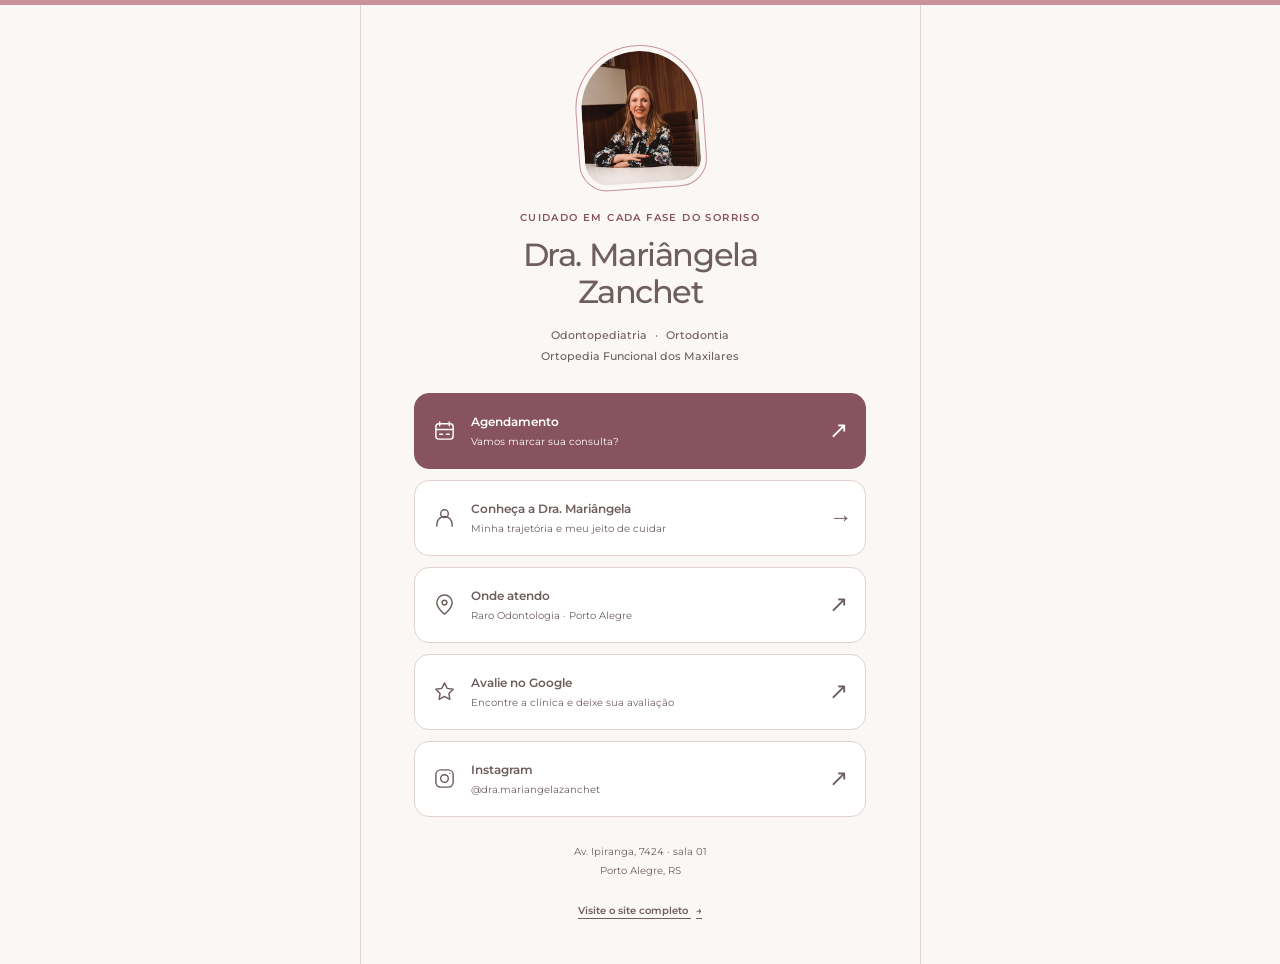
==== bio.html @ b7322296 "bio_mariangela" ====
<!doctype html>
<html lang="pt-BR">
<head>
  <meta charset="utf-8" />
  <meta name="viewport" content="width=device-width, initial-scale=1" />
  <meta name="theme-color" content="#FAF7F5" />
  <title>Dra. Mariângela Zanchet | Agendamento e contatos</title>
  <meta name="description" content="Agende sua consulta com a Dra. Mariângela Zanchet, conheça sua trajetória e encontre a clínica em Porto Alegre." />
  <meta property="og:title" content="Dra. Mariângela Zanchet | Agendamento e contatos" />
  <meta property="og:description" content="Todos os caminhos para cuidar do seu sorriso. Agendamento, localização e contatos." />
  <meta property="og:type" content="website" />
  <meta property="og:locale" content="pt_BR" />
  <link rel="preconnect" href="https://fonts.googleapis.com" />
  <link rel="preconnect" href="https://fonts.gstatic.com" crossorigin />
  <link href="https://fonts.googleapis.com/css2?family=Montserrat:wght@400;500;600;700&display=swap" rel="stylesheet" />
  <link rel="stylesheet" href="assets/bio.css" />
</head>
<body>
  <main class="bio">
    <header class="profile">
      <div class="profile__portrait">
        <img src="assets/img/web/dra-mariangela-consultorio.webp" width="1500" height="1000" alt="Dra. Mariângela Zanchet em seu consultório" fetchpriority="high" />
      </div>
      <p class="profile__intro">Cuidado em cada fase do sorriso</p>
      <h1><span>Dra. Mariângela</span> Zanchet</h1>
      <p class="profile__specialties">Odontopediatria <span aria-hidden="true">·</span> Ortodontia<br />Ortopedia Funcional dos Maxilares</p>
    </header>

    <nav class="links" aria-label="Agendamento e contatos">
      <a class="link link--primary" href="https://wa.me/5551993641535?text=Ol%C3%A1%2C%20Dra.%20Mari%C3%A2ngela!%20Vim%20pelo%20Instagram%20e%20gostaria%20de%20agendar%20uma%20consulta." target="_blank" rel="noopener noreferrer">
        <svg class="link__icon" viewBox="0 0 24 24" aria-hidden="true"><rect x="3" y="5" width="18" height="16" rx="3"/><path d="M7 3v4m10-4v4M3 11h18m-14 5h3m4 0h3"/></svg>
        <span><strong>Agendamento</strong><small>Vamos marcar sua consulta?</small></span>
        <span class="link__arrow" aria-hidden="true">↗</span>
      </a>
      <a class="link" href="index.html#a-dentista">
        <svg class="link__icon" viewBox="0 0 24 24" aria-hidden="true"><circle cx="12" cy="8" r="4"/><path d="M4 21v-2a8 8 0 0 1 16 0v2"/></svg>
        <span><strong>Conheça a Dra. Mariângela</strong><small>Minha trajetória e meu jeito de cuidar</small></span>
        <span class="link__arrow" aria-hidden="true">→</span>
      </a>
      <a class="link" href="https://www.google.com/maps/search/?api=1&amp;query=Raro%20Odontologia%20Avenida%20Ipiranga%207424%20Porto%20Alegre" target="_blank" rel="noopener noreferrer">
        <svg class="link__icon" viewBox="0 0 24 24" aria-hidden="true"><path d="M20 10c0 6-8 12-8 12S4 16 4 10a8 8 0 1 1 16 0Z"/><circle cx="12" cy="10" r="2.5"/></svg>
        <span><strong>Onde atendo</strong><small>Raro Odontologia · Porto Alegre</small></span>
        <span class="link__arrow" aria-hidden="true">↗</span>
      </a>
      <!-- Substituir a busca pelo link direto de avaliação quando fornecido pela clínica. -->
      <a class="link" href="https://www.google.com/maps/search/?api=1&amp;query=Raro%20Odontologia%20Avenida%20Ipiranga%207424%20Porto%20Alegre" target="_blank" rel="noopener noreferrer">
        <svg class="link__icon" viewBox="0 0 24 24" aria-hidden="true"><path d="m12 3 2.8 5.7 6.3.9-4.5 4.4 1 6.2-5.6-3-5.6 3 1-6.2-4.5-4.4 6.3-.9Z"/></svg>
        <span><strong>Avalie no Google</strong><small>Encontre a clínica e deixe sua avaliação</small></span>
        <span class="link__arrow" aria-hidden="true">↗</span>
      </a>
      <a class="link" href="https://www.instagram.com/dra.mariangelazanchet/" target="_blank" rel="noopener noreferrer">
        <svg class="link__icon" viewBox="0 0 24 24" aria-hidden="true"><rect x="3" y="3" width="18" height="18" rx="5"/><circle cx="12" cy="12" r="4"/><path d="M17.5 6.5h.01"/></svg>
        <span><strong>Instagram</strong><small>@dra.mariangelazanchet</small></span>
        <span class="link__arrow" aria-hidden="true">↗</span>
      </a>
    </nav>

    <footer class="footer">
      <p>Av. Ipiranga, 7424 · sala 01<br />Porto Alegre, RS</p>
      <a href="index.html">Visite o site completo <span aria-hidden="true">→</span></a>
    </footer>
  </main>
</body>
</html>
---- assets/bio.css ----
:root {
  color-scheme: light;
  --paper: #FAF7F5;
  --rose: #C9929B;
  --rose-dark: #87535F;
  --ink: #6F5E5E;
  --line: #E2D3CE;
  --white: #FFFFFF;
  font-family: "Montserrat", "Segoe UI", Arial, sans-serif;
  color: var(--ink);
  background: var(--paper);
  font-synthesis: none;
  -webkit-text-size-adjust: 100%;
}
* { box-sizing: border-box; }
body { margin: 0; border-top: 5px solid var(--rose); }
a { color: inherit; }
a:focus-visible { outline: 3px solid var(--rose-dark); outline-offset: 5px; }
.bio { width: min(100%, 500px); margin: 0 auto; padding: 32px 24px 28px; }
.profile { text-align: center; }
.profile__portrait {
  width: 128px;
  height: 144px;
  margin: 0 auto 22px;
  padding: 5px;
  border: 1px solid var(--rose);
  border-radius: 64px 64px 28px 28px;
  transform: rotate(-4deg);
}
.profile__portrait img {
  display: block;
  width: 100%;
  height: 100%;
  object-fit: cover;
  object-position: 52% 36%;
  border-radius: 58px 58px 23px 23px;
}
.profile__intro { margin: 0 0 12px; font-size: 10px; font-weight: 600; letter-spacing: .14em; text-transform: uppercase; color: var(--rose-dark); }
h1 { margin: 0; font-size: clamp(25px, 7vw, 32px); font-weight: 500; letter-spacing: -.045em; line-height: 1.17; }
h1 span { display: block; }
.profile__specialties { margin: 14px 0 26px; font-size: 11px; font-weight: 500; line-height: 1.9; }
.profile__specialties span { padding-inline: 5px; }
.links { display: grid; gap: 11px; }
.link {
  display: grid;
  grid-template-columns: 23px minmax(0, 1fr) 18px;
  align-items: center;
  gap: 15px;
  min-height: 76px;
  padding: 15px 18px;
  border: 1px solid var(--line);
  border-radius: 15px;
  background: var(--white);
  text-decoration: none;
  transition: background-color .18s ease, border-color .18s ease, transform .18s ease;
}
.link__icon { width: 23px; height: 23px; fill: none; stroke: currentColor; stroke-width: 1.5; stroke-linecap: round; stroke-linejoin: round; }
.link strong { display: block; font-size: 12px; font-weight: 600; line-height: 1.5; }
.link small { display: block; margin-top: 3px; font-size: 10px; line-height: 1.5; }
.link__arrow { font-size: 23px; font-family: Arial, sans-serif; font-weight: 400; }
.link--primary { background: var(--rose-dark); border-color: var(--rose-dark); color: var(--white); }
.footer { margin-top: 25px; text-align: center; font-size: 10px; line-height: 1.9; }
.footer p { margin: 0 0 13px; }
.footer a { display: inline-block; padding: 8px; font-weight: 600; text-underline-offset: 4px; }
.footer a span { margin-left: 5px; }
@media (hover: hover) {
  .link:hover { transform: translateY(-2px); border-color: var(--rose); background: var(--paper); }
  .link--primary:hover { background: var(--ink); border-color: var(--ink); }
}
@media (min-width: 600px) {
  body { background: linear-gradient(90deg, var(--line) 1px, transparent 1px) center / 560px 100% var(--paper); }
  .bio { padding-top: 40px; padding-bottom: 36px; }
}
@media (max-width: 359px) {
  .bio { padding-inline: 16px; }
  .link { gap: 11px; padding-inline: 13px; }
  .link strong { font-size: 11px; }
  .profile__intro { font-size: 9px; }
}
@media (prefers-reduced-motion: reduce) {
  .link { transition: none; }
}
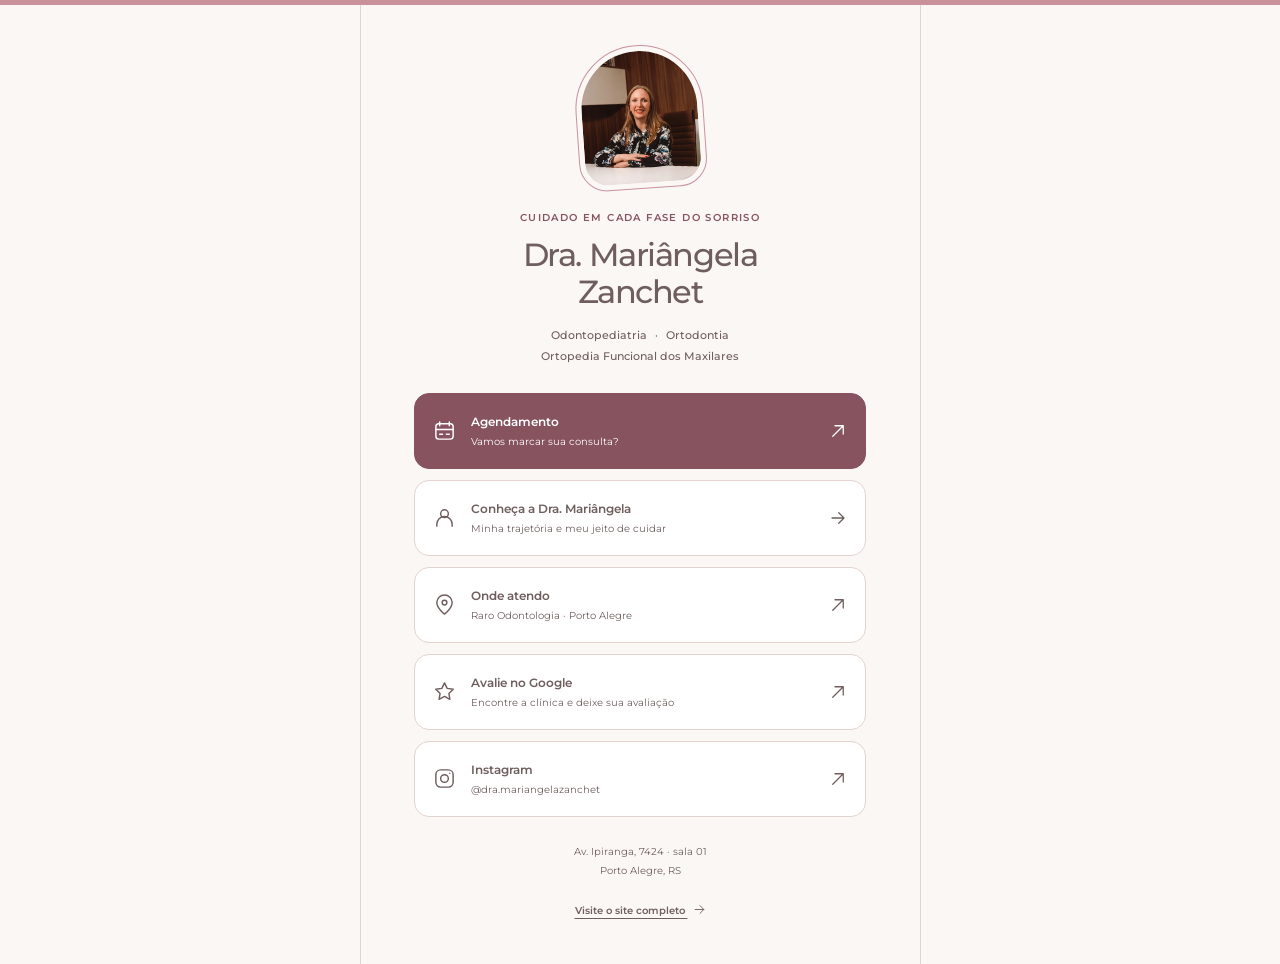
==== commit d856781e: "ajustes textos" ====
--- a/bio.html
+++ b/bio.html
@@ -30,34 +30,34 @@
       <a class="link link--primary" href="https://wa.me/5551993641535?text=Ol%C3%A1%2C%20Dra.%20Mari%C3%A2ngela!%20Vim%20pelo%20Instagram%20e%20gostaria%20de%20agendar%20uma%20consulta." target="_blank" rel="noopener noreferrer">
         <svg class="link__icon" viewBox="0 0 24 24" aria-hidden="true"><rect x="3" y="5" width="18" height="16" rx="3"/><path d="M7 3v4m10-4v4M3 11h18m-14 5h3m4 0h3"/></svg>
         <span><strong>Agendamento</strong><small>Vamos marcar sua consulta?</small></span>
-        <span class="link__arrow" aria-hidden="true">↗</span>
+        <svg class="link__arrow" viewBox="0 0 24 24" aria-hidden="true"><path d="M5 19 19 5M8 5h11v11"/></svg>
       </a>
       <a class="link" href="index.html#a-dentista">
         <svg class="link__icon" viewBox="0 0 24 24" aria-hidden="true"><circle cx="12" cy="8" r="4"/><path d="M4 21v-2a8 8 0 0 1 16 0v2"/></svg>
         <span><strong>Conheça a Dra. Mariângela</strong><small>Minha trajetória e meu jeito de cuidar</small></span>
-        <span class="link__arrow" aria-hidden="true">→</span>
+        <svg class="link__arrow" viewBox="0 0 24 24" aria-hidden="true"><path d="M4 12h16m-7-7 7 7-7 7"/></svg>
       </a>
       <a class="link" href="https://www.google.com/maps/search/?api=1&amp;query=Raro%20Odontologia%20Avenida%20Ipiranga%207424%20Porto%20Alegre" target="_blank" rel="noopener noreferrer">
         <svg class="link__icon" viewBox="0 0 24 24" aria-hidden="true"><path d="M20 10c0 6-8 12-8 12S4 16 4 10a8 8 0 1 1 16 0Z"/><circle cx="12" cy="10" r="2.5"/></svg>
         <span><strong>Onde atendo</strong><small>Raro Odontologia · Porto Alegre</small></span>
-        <span class="link__arrow" aria-hidden="true">↗</span>
+        <svg class="link__arrow" viewBox="0 0 24 24" aria-hidden="true"><path d="M5 19 19 5M8 5h11v11"/></svg>
       </a>
       <!-- Substituir a busca pelo link direto de avaliação quando fornecido pela clínica. -->
       <a class="link" href="https://www.google.com/maps/search/?api=1&amp;query=Raro%20Odontologia%20Avenida%20Ipiranga%207424%20Porto%20Alegre" target="_blank" rel="noopener noreferrer">
         <svg class="link__icon" viewBox="0 0 24 24" aria-hidden="true"><path d="m12 3 2.8 5.7 6.3.9-4.5 4.4 1 6.2-5.6-3-5.6 3 1-6.2-4.5-4.4 6.3-.9Z"/></svg>
         <span><strong>Avalie no Google</strong><small>Encontre a clínica e deixe sua avaliação</small></span>
-        <span class="link__arrow" aria-hidden="true">↗</span>
+        <svg class="link__arrow" viewBox="0 0 24 24" aria-hidden="true"><path d="M5 19 19 5M8 5h11v11"/></svg>
       </a>
       <a class="link" href="https://www.instagram.com/dra.mariangelazanchet/" target="_blank" rel="noopener noreferrer">
         <svg class="link__icon" viewBox="0 0 24 24" aria-hidden="true"><rect x="3" y="3" width="18" height="18" rx="5"/><circle cx="12" cy="12" r="4"/><path d="M17.5 6.5h.01"/></svg>
         <span><strong>Instagram</strong><small>@dra.mariangelazanchet</small></span>
-        <span class="link__arrow" aria-hidden="true">↗</span>
+        <svg class="link__arrow" viewBox="0 0 24 24" aria-hidden="true"><path d="M5 19 19 5M8 5h11v11"/></svg>
       </a>
     </nav>
 
     <footer class="footer">
       <p>Av. Ipiranga, 7424 · sala 01<br />Porto Alegre, RS</p>
-      <a href="index.html">Visite o site completo <span aria-hidden="true">→</span></a>
+      <a href="index.html">Visite o site completo <svg class="footer__arrow" viewBox="0 0 24 24" aria-hidden="true"><path d="M4 12h16m-7-7 7 7-7 7"/></svg></a>
     </footer>
   </main>
 </body>
--- a/assets/bio.css
+++ b/assets/bio.css
@@ -57,12 +57,13 @@
 .link__icon { width: 23px; height: 23px; fill: none; stroke: currentColor; stroke-width: 1.5; stroke-linecap: round; stroke-linejoin: round; }
 .link strong { display: block; font-size: 12px; font-weight: 600; line-height: 1.5; }
 .link small { display: block; margin-top: 3px; font-size: 10px; line-height: 1.5; }
-.link__arrow { font-size: 23px; font-family: Arial, sans-serif; font-weight: 400; }
+.link__arrow, .footer__arrow { fill: none; stroke: currentColor; stroke-width: 1.7; stroke-linecap: round; stroke-linejoin: round; }
+.link__arrow { width: 18px; height: 18px; }
 .link--primary { background: var(--rose-dark); border-color: var(--rose-dark); color: var(--white); }
 .footer { margin-top: 25px; text-align: center; font-size: 10px; line-height: 1.9; }
 .footer p { margin: 0 0 13px; }
 .footer a { display: inline-block; padding: 8px; font-weight: 600; text-underline-offset: 4px; }
-.footer a span { margin-left: 5px; }
+.footer__arrow { display: inline-block; width: 13px; height: 13px; margin-left: 5px; vertical-align: -2px; }
 @media (hover: hover) {
   .link:hover { transform: translateY(-2px); border-color: var(--rose); background: var(--paper); }
   .link--primary:hover { background: var(--ink); border-color: var(--ink); }
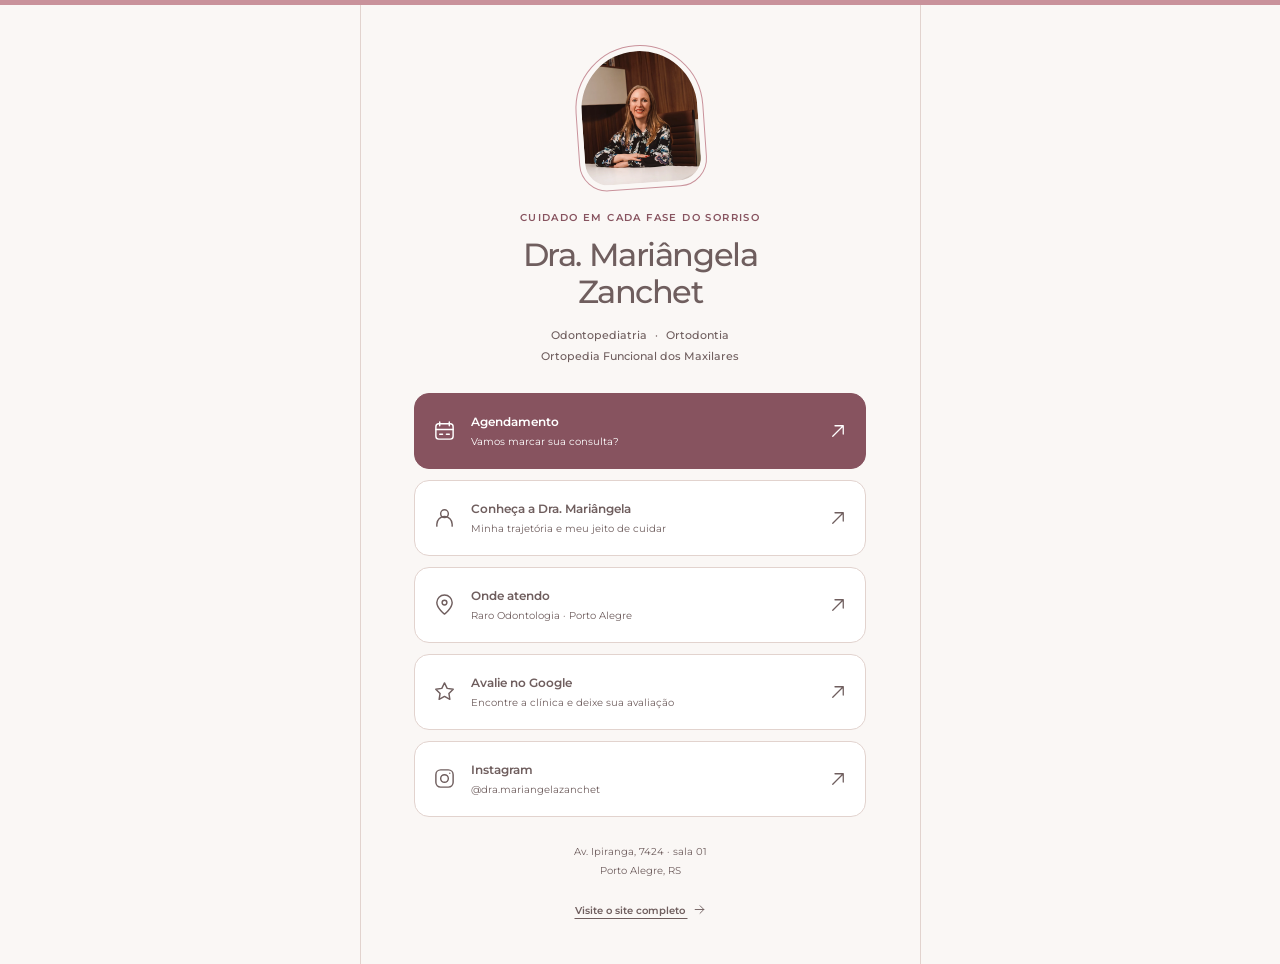
==== commit 8bfe2e51: "correção seta" ====
--- a/bio.html
+++ b/bio.html
@@ -35,7 +35,7 @@
       <a class="link" href="index.html#a-dentista">
         <svg class="link__icon" viewBox="0 0 24 24" aria-hidden="true"><circle cx="12" cy="8" r="4"/><path d="M4 21v-2a8 8 0 0 1 16 0v2"/></svg>
         <span><strong>Conheça a Dra. Mariângela</strong><small>Minha trajetória e meu jeito de cuidar</small></span>
-        <svg class="link__arrow" viewBox="0 0 24 24" aria-hidden="true"><path d="M4 12h16m-7-7 7 7-7 7"/></svg>
+        <svg class="link__arrow" viewBox="0 0 24 24" aria-hidden="true"><path d="M5 19 19 5M8 5h11v11"/></svg>
       </a>
       <a class="link" href="https://www.google.com/maps/search/?api=1&amp;query=Raro%20Odontologia%20Avenida%20Ipiranga%207424%20Porto%20Alegre" target="_blank" rel="noopener noreferrer">
         <svg class="link__icon" viewBox="0 0 24 24" aria-hidden="true"><path d="M20 10c0 6-8 12-8 12S4 16 4 10a8 8 0 1 1 16 0Z"/><circle cx="12" cy="10" r="2.5"/></svg>
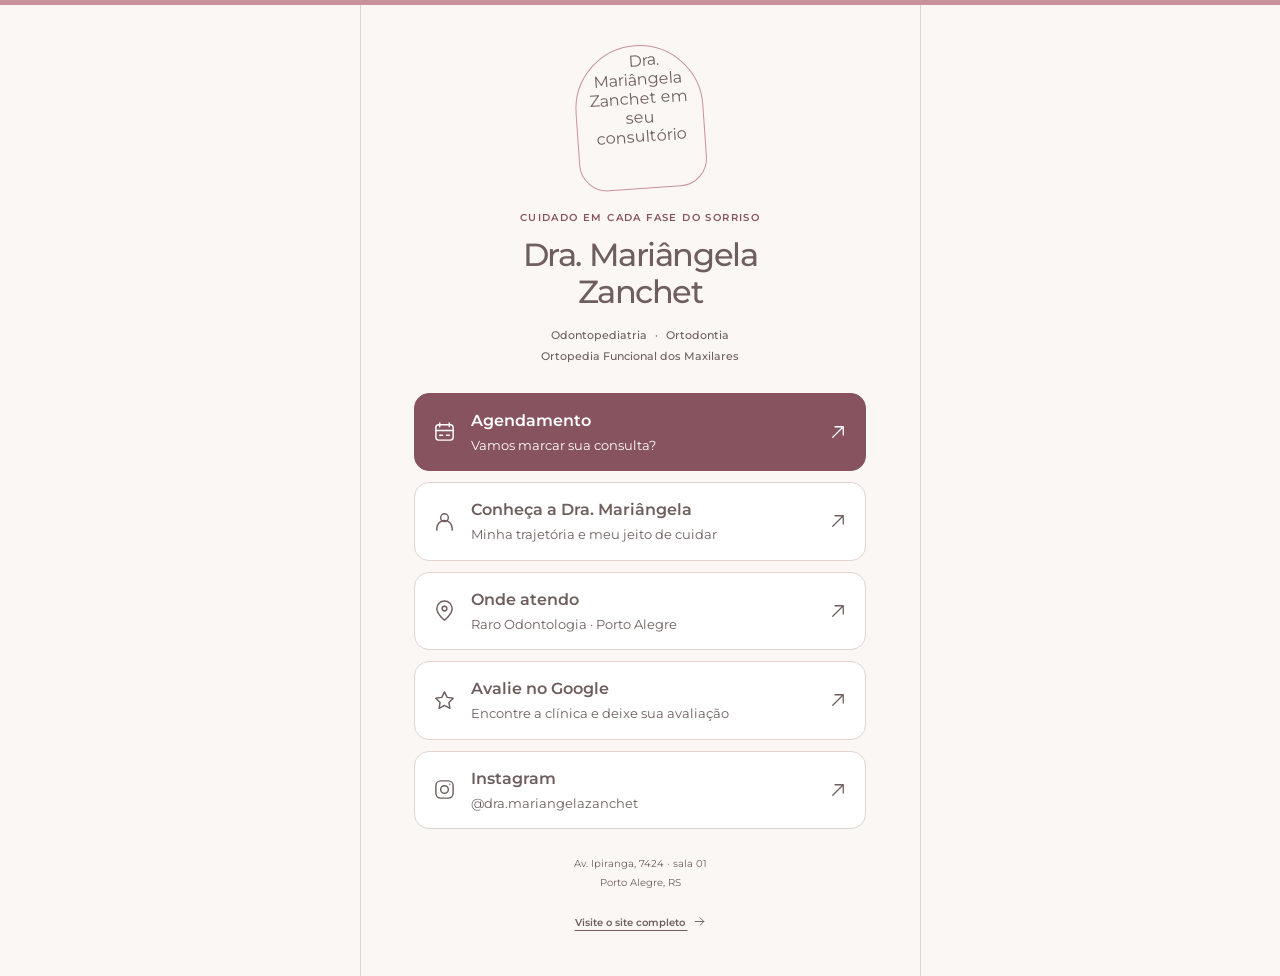
==== commit 220c8dd5: "alterar foto bio" ====
--- a/bio.html
+++ b/bio.html
@@ -19,7 +19,7 @@
   <main class="bio">
     <header class="profile">
       <div class="profile__portrait">
-        <img src="assets/img/web/dra-mariangela-consultorio.webp" width="1500" height="1000" alt="Dra. Mariângela Zanchet em seu consultório" fetchpriority="high" />
+        <img src="assets/img/7.jpeg" width="1500" height="1000" alt="Dra. Mariângela Zanchet em seu consultório" fetchpriority="high" />
       </div>
       <p class="profile__intro">Cuidado em cada fase do sorriso</p>
       <h1><span>Dra. Mariângela</span> Zanchet</h1>
@@ -42,8 +42,7 @@
         <span><strong>Onde atendo</strong><small>Raro Odontologia · Porto Alegre</small></span>
         <svg class="link__arrow" viewBox="0 0 24 24" aria-hidden="true"><path d="M5 19 19 5M8 5h11v11"/></svg>
       </a>
-      <!-- Substituir a busca pelo link direto de avaliação quando fornecido pela clínica. -->
-      <a class="link" href="https://www.google.com/maps/search/?api=1&amp;query=Raro%20Odontologia%20Avenida%20Ipiranga%207424%20Porto%20Alegre" target="_blank" rel="noopener noreferrer">
+      <a class="link" href="https://share.google/y9zwiyWfisq78kpwX" target="_blank" rel="noopener noreferrer">
         <svg class="link__icon" viewBox="0 0 24 24" aria-hidden="true"><path d="m12 3 2.8 5.7 6.3.9-4.5 4.4 1 6.2-5.6-3-5.6 3 1-6.2-4.5-4.4 6.3-.9Z"/></svg>
         <span><strong>Avalie no Google</strong><small>Encontre a clínica e deixe sua avaliação</small></span>
         <svg class="link__arrow" viewBox="0 0 24 24" aria-hidden="true"><path d="M5 19 19 5M8 5h11v11"/></svg>
--- a/assets/bio.css
+++ b/assets/bio.css
@@ -55,8 +55,8 @@
   transition: background-color .18s ease, border-color .18s ease, transform .18s ease;
 }
 .link__icon { width: 23px; height: 23px; fill: none; stroke: currentColor; stroke-width: 1.5; stroke-linecap: round; stroke-linejoin: round; }
-.link strong { display: block; font-size: 12px; font-weight: 600; line-height: 1.5; }
-.link small { display: block; margin-top: 3px; font-size: 10px; line-height: 1.5; }
+.link strong { display: block; font-size: 16px; font-weight: 600; line-height: 1.5; }
+.link small { display: block; margin-top: 3px; font-size: 13px; line-height: 1.5; }
 .link__arrow, .footer__arrow { fill: none; stroke: currentColor; stroke-width: 1.7; stroke-linecap: round; stroke-linejoin: round; }
 .link__arrow { width: 18px; height: 18px; }
 .link--primary { background: var(--rose-dark); border-color: var(--rose-dark); color: var(--white); }
@@ -75,7 +75,7 @@
 @media (max-width: 359px) {
   .bio { padding-inline: 16px; }
   .link { gap: 11px; padding-inline: 13px; }
-  .link strong { font-size: 11px; }
+  .link strong { font-size: 15px; }
   .profile__intro { font-size: 9px; }
 }
 @media (prefers-reduced-motion: reduce) {
